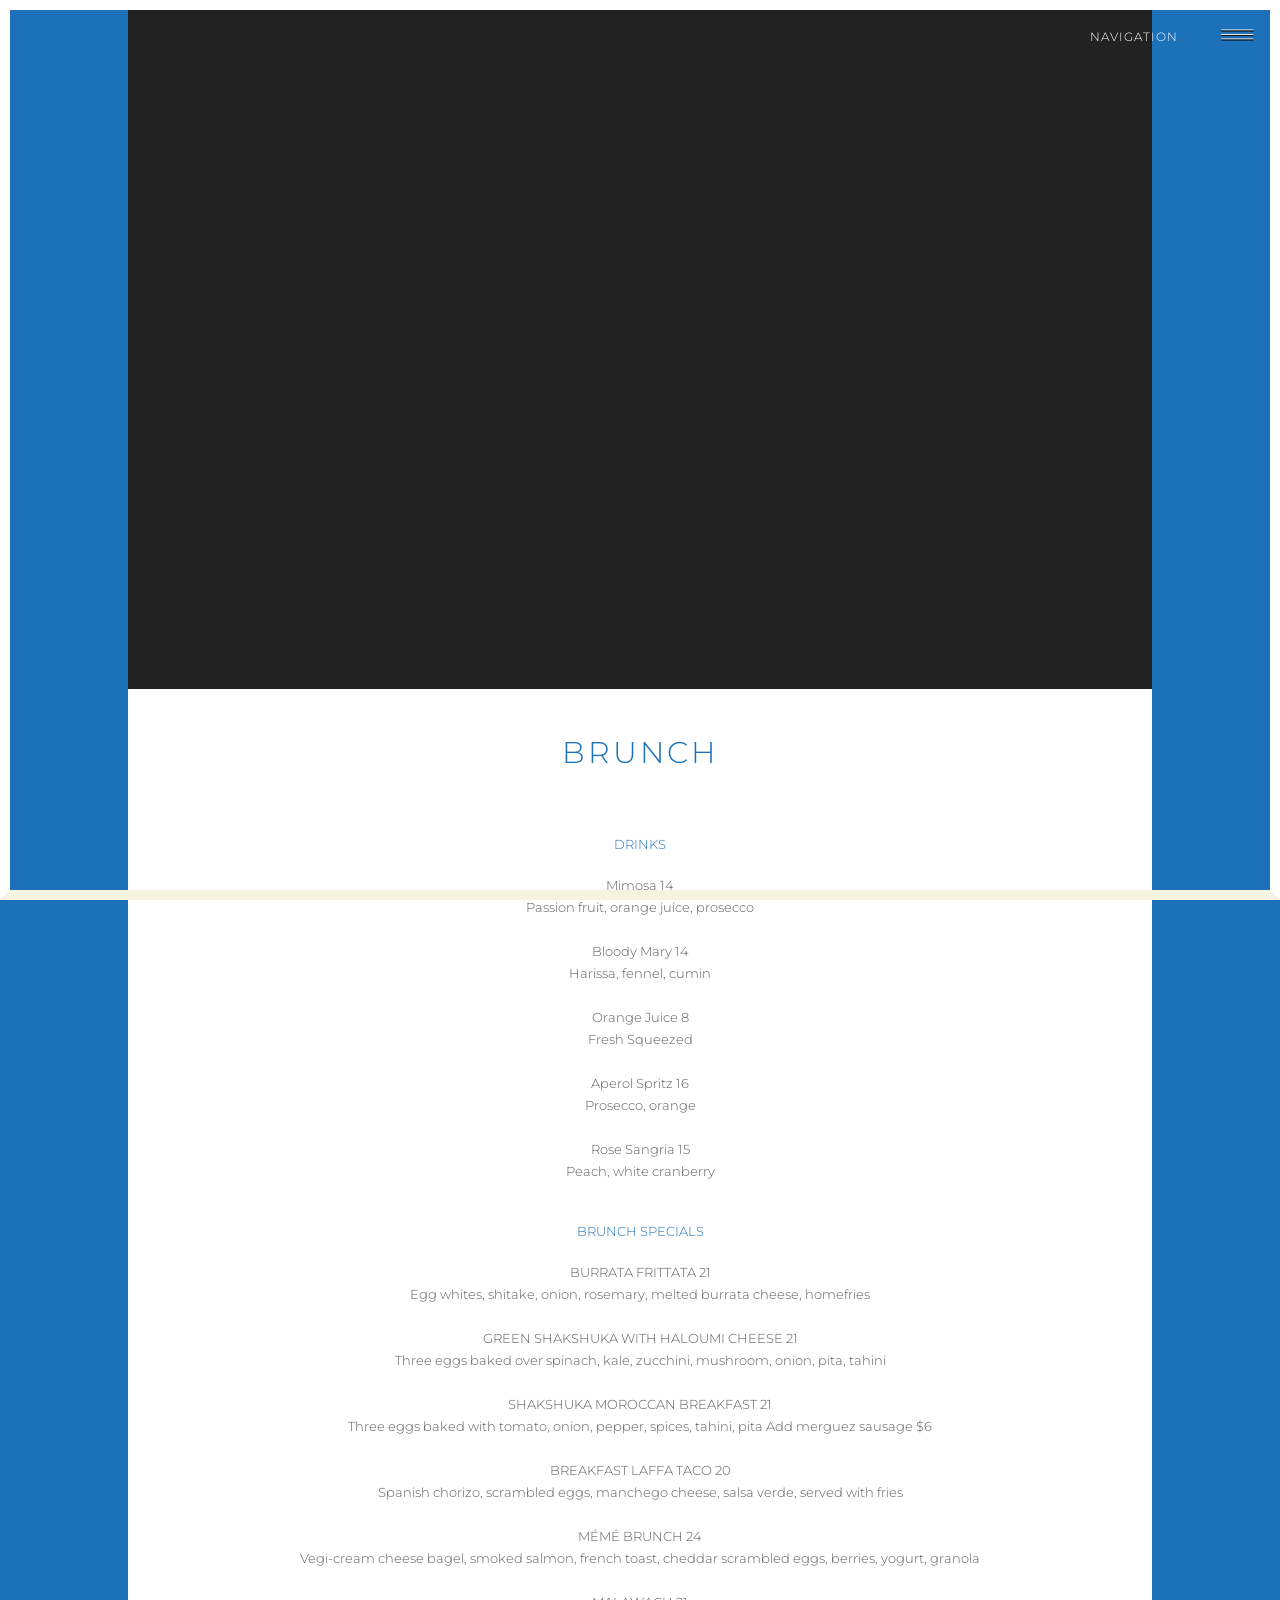
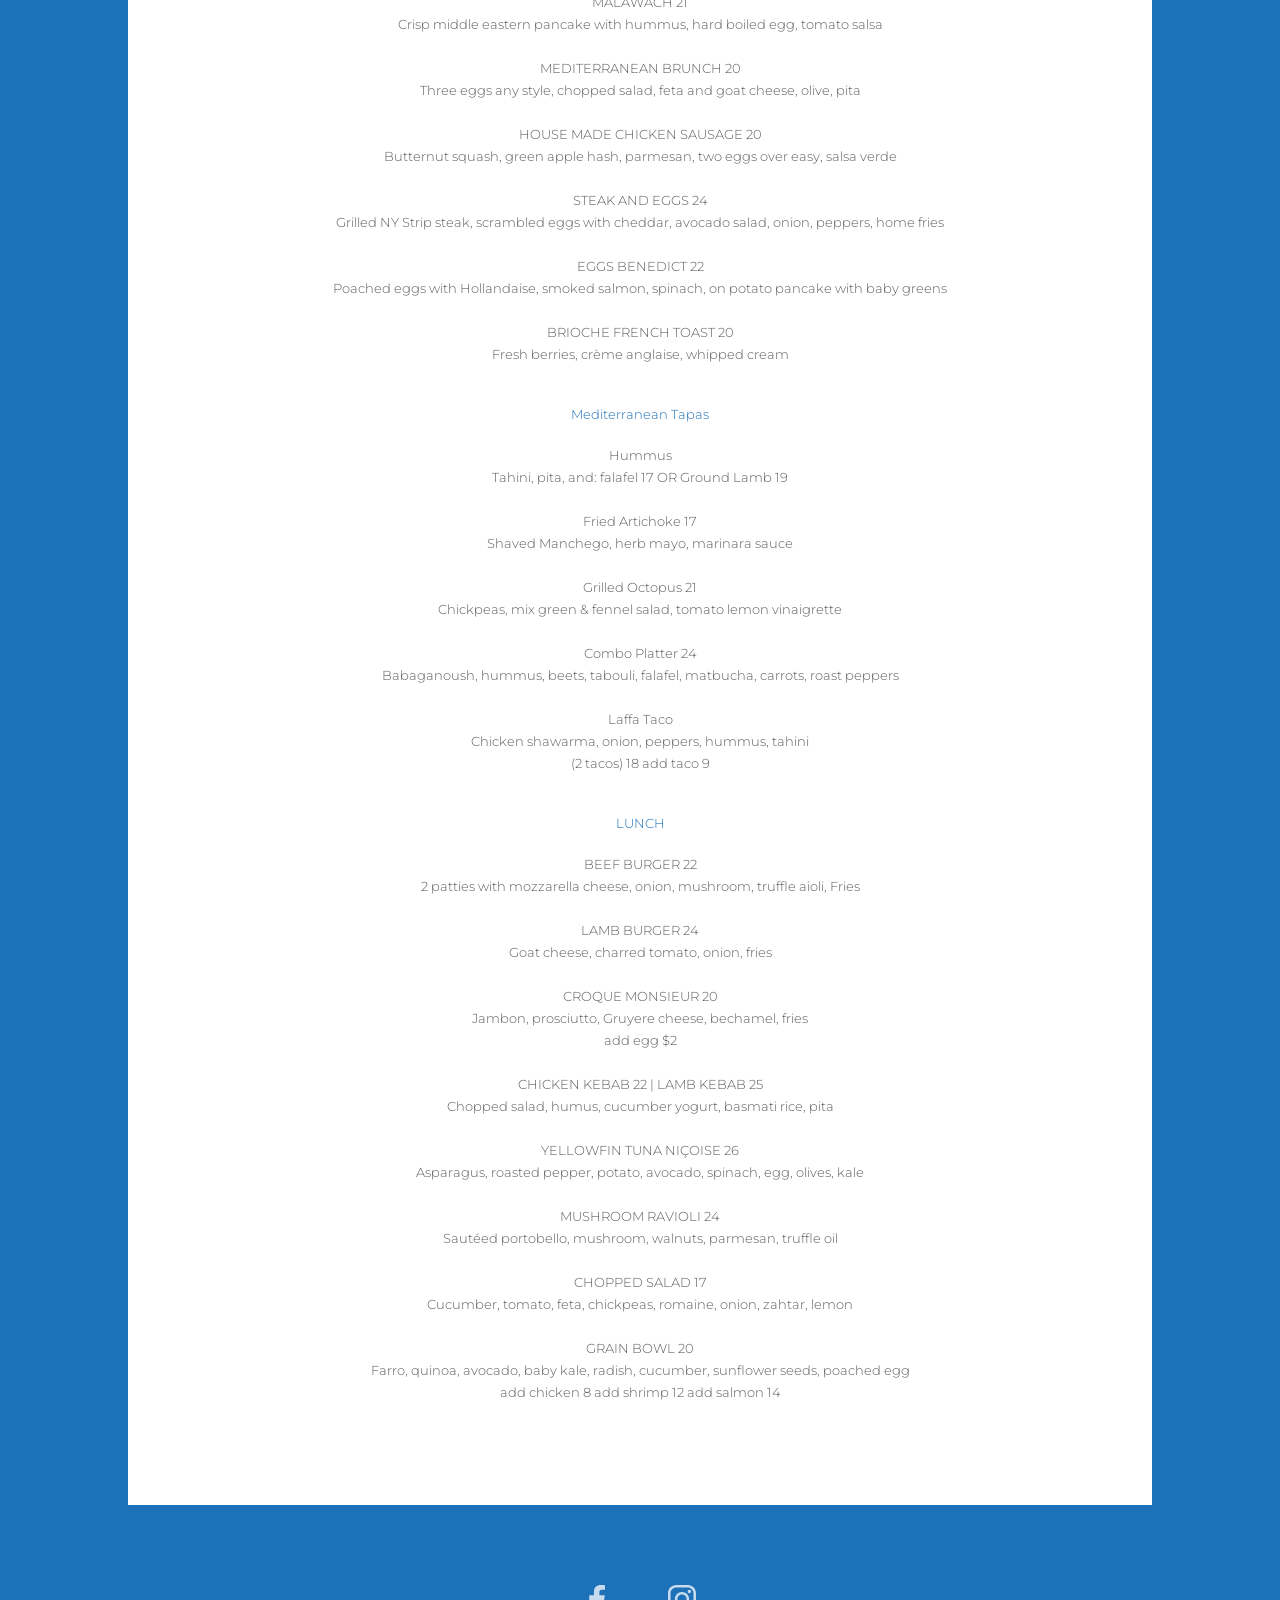
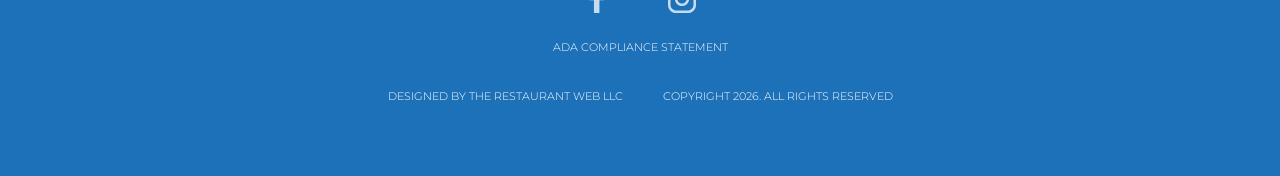
==== brunch.html @ 02bf4e00 "Rebuild Hell's Kitchen site as clean static HTML/CSS/JS Homepage plus separate Lunch, Dinner and Bru" ====
<!DOCTYPE html>
<html lang="en-US">
<head>
  <meta charset="UTF-8">
  <meta name="viewport" content="width=device-width, initial-scale=1">
  <title>Brunch Menu | Meme Mediterranean, restaurant in the Hell's Kitchen</title>
  <meta name="description" content="Brunch menu at Mémé Mediterranean, 607 10th Ave, Hell's Kitchen, New York City.">
  <link rel="icon" href="images/favicon.ico">

  <link rel="preconnect" href="https://fonts.googleapis.com">
  <link rel="preconnect" href="https://fonts.gstatic.com" crossorigin>
  <link rel="stylesheet" href="https://fonts.googleapis.com/css2?family=Montserrat:wght@300;400;500&display=swap">
  <link rel="stylesheet" href="css/style.css">
  <link rel="stylesheet" href="css/menu.css">
</head>
<body class="menu-page" id="top">

  <nav class="site-nav" aria-label="Main">
    <button class="nav-toggle" type="button" aria-expanded="false" aria-controls="nav-list">NAVIGATION</button>
    <ul class="nav-list" id="nav-list">
      <li><a href="index.html#about">ABOUT</a></li>
      <li><a href="index.html#menus">MENUS</a></li>
      <li><a href="https://www.meme-togo.com/" target="_blank" rel="noopener">ORDER ONLINE</a></li>
      <li><a href="index.html#reservations">RESERVATIONS</a></li>
      <li><a href="index.html#gallery">GALLERY</a></li>
      <li><a href="index.html#giftcards">GIFT CARDS</a></li>
      <li><a href="index.html#bookyourevent">PARTY INQUIRY</a></li>
      <li><a href="index.html#contact">CONTACT</a></li>
    </ul>
  </nav>

  <main class="menu-sheet">
    <div class="menu-banner menu-banner--brunch" role="presentation"></div>
    <div class="menu-body">
      <h1 class="menu-title">BRUNCH</h1>
      <div class="ornament" aria-hidden="true"></div>
      <!-- The menu below is filled in from menus/brunch.js. Edit that file to change it. -->
      <div class="menu-content menu-content--brunch" id="menu"></div>
    </div>
  </main>

  <footer class="site-footer">
    <div class="social social--large">
      <a href="https://www.facebook.com/MemeMediterranean" target="_blank" rel="noopener" title="Facebook"><img src="images/icons/facebook2.svg" alt="Follow us on Facebook" width="28" height="28"></a>
      <a href="https://www.instagram.com/mememediterranean/" target="_blank" rel="noopener" title="Instagram"><img src="images/icons/instagram2.svg" alt="Follow us on Instagram" width="28" height="28"></a>
    </div>
    <!-- TODO: accessibilityada.html is a page on the current site that isn't part of this clone yet. -->
    <a href="https://mememediterranean.com/accessibilityada.html" target="_blank" rel="noopener">ADA COMPLIANCE STATEMENT</a>
    <div class="footer-legal">
      <a href="https://therestaurantweb.com/" target="_blank" rel="noopener">DESIGNED BY THE RESTAURANT WEB LLC</a>
      <p>Copyright 2026. All Rights Reserved</p>
    </div>
  </footer>

  <button class="back-to-top" type="button" aria-label="Back to top"></button>

  <script src="menus/brunch.js"></script>
  <script src="js/menu.js"></script>
  <script src="js/main.js"></script>
</body>
</html>
---- css/style.css ----
/* ==========================================================================
   Mémé Mediterranean — Hell's Kitchen
   Shared styles for the homepage (index.html) and menu pages.
   Colors, sizes and spacing are taken from the original site's stylesheets.
   ========================================================================== */

:root {
  --blue: #1d71b8;
  --blue-overlay: rgba(29, 113, 184, 0.73);
  --blue-menu: rgba(29, 113, 184, 0.89);
  --text: #5d5d5d;
  --white: #fff;
  --black: #000;
  --cream: #edd7a8;
  --font: "Montserrat", Arial, "Helvetica Neue", Helvetica, sans-serif;
  --frame: 10px; /* white frame around the browser window on desktop */
}

/* ---------- Base ---------- */

*,
*::before,
*::after {
  box-sizing: border-box;
}

html {
  scroll-behavior: smooth;
}

body {
  margin: 0;
  font-family: var(--font);
  font-weight: 300;
  font-size: 12px;
  line-height: 1.6;
  color: var(--text);
  background: var(--white);
  overflow-x: hidden;
}

h1,
h2,
p {
  margin: 0;
  font-weight: 300;
}

img {
  display: block;
  max-width: 100%;
}

a {
  color: inherit;
  text-decoration: none;
}

.visually-hidden {
  position: absolute;
  width: 1px;
  height: 1px;
  overflow: hidden;
  clip: rect(0 0 0 0);
  white-space: nowrap;
}

.container {
  width: 100%;
  max-width: 1000px;
  margin: 0 auto;
  padding: 0 20px;
}

/* White frame around the window (desktop only, as on the original site) */
@media (min-width: 1025px) {
  body::after {
    content: "";
    position: fixed;
    inset: 0;
    border: var(--frame) solid var(--white);
    border-bottom-color: #f4f4e0;
    pointer-events: none;
    z-index: 900;
  }
}

/* ---------- Section headings + ornament ---------- */

.section {
  padding: 70px 0 76px;
  text-align: center;
  background: var(--white);
}

.section--blue {
  background: var(--blue);
  color: var(--white);
}

.section-title {
  font-size: 30px;
  line-height: 34px;
  letter-spacing: 4px;
  color: var(--blue);
}

.section--blue .section-title {
  color: var(--white);
  letter-spacing: 5px;
}

/* The small "m" ornament under every heading */
.ornament {
  width: 104px;
  height: 74px;
  margin: 7px auto 0;
  background: url("../images/rollbluem.png") no-repeat center / contain;
  opacity: 0.27;
}

.ornament--white {
  background-image: url("../images/rollwhitem.png");
  opacity: 1;
}

.section-text {
  max-width: 808px;
  margin: 12px auto 0;
  line-height: 23px;
  color: var(--text);
}

/* ---------- Photo bands between sections ---------- */

.photo-band {
  height: 700px;
  background: #222 no-repeat center / cover;
}

.photo-band--about { background-image: url("../images/hk_aboutuspara.jpg"); }
.photo-band--menus { background-image: url("../images/food2para.jpg"); background-position: center bottom; }
.photo-band--reservations { background-image: url("../images/hk_reservationspara.jpg"); }
.photo-band--cuisine { background-image: url("../images/hk_ourcuisinepara.jpg"); background-position: center bottom; }
.photo-band--party { background-image: url("../images/hk_partypara.jpg"); }
.photo-band--giftcards { background-image: url("../images/au8i4814.jpg"); }
.photo-band--order { background-image: url("../images/hkordermenu2.jpg"); }
.photo-band--contact { background-image: url("../images/hk_contactpara.jpg"); }

/* ---------- Navigation (fixed, top right) ---------- */

.site-nav {
  position: fixed;
  top: 5px;
  right: 11px;
  width: 264px;
  z-index: 1000;
}

.nav-toggle {
  display: block;
  width: 264px;
  height: 64px;
  padding: 0 91px 0 0;
  border: 0;
  background: transparent url("../images/icons/burger.png") no-repeat right center;
  font: 300 12px/64px var(--font);
  letter-spacing: 1px;
  color: var(--white);
  text-align: right;
  cursor: pointer;
}

.nav-toggle:hover {
  background-image: url("../images/icons/x.png");
}

.site-nav.is-open .nav-toggle {
  background-image: url("../images/icons/burger.png");
  color: var(--cream);
}

@media (min-resolution: 2dppx) {
  .nav-toggle { background-image: url("../images/icons/burger_2x.png"); background-size: 81px 28px; }
  .nav-toggle:hover { background-image: url("../images/icons/x_2x.png"); }
  .site-nav.is-open .nav-toggle { background-image: url("../images/icons/burger_2x.png"); }
}

.nav-list {
  display: none;
  width: 250px;
  margin: 0 0 0 auto;
  padding: 0;
  list-style: none;
}

.site-nav.is-open .nav-list {
  display: block;
}

.nav-list a {
  display: block;
  padding: 19px 0 25px;
  border-top: 1px solid var(--white);
  background: var(--blue-menu);
  font-size: 11px;
  line-height: 11px;
  letter-spacing: 1px;
  text-align: center;
  color: var(--white);
  transition: background-color 0.3s ease-out, color 0.3s ease-out;
}

.nav-list li:last-child a {
  border-bottom: 1px solid var(--white);
}

.nav-list a:hover {
  background: var(--white);
  color: var(--blue);
}

/* ---------- Buttons ---------- */

.btn {
  display: inline-block;
  min-width: 252px;
  padding: 0 20px;
  border: 1px solid var(--blue);
  border-radius: 6px;
  background: rgba(0, 0, 0, 0.48);
  font-size: 12px;
  line-height: 40px;
  text-align: center;
  color: var(--white);
  transition: background-color 0.3s ease-out, border-color 0.3s ease-out;
}

.btn:hover {
  border-color: var(--white);
  background: var(--blue-overlay);
  color: #0ff;
}

.btn--solid {
  min-width: 288px;
  background: var(--blue);
  line-height: 41px;
  transition-duration: 1s;
}

.btn--solid:hover {
  border-color: var(--blue);
  background: var(--white);
  color: var(--blue);
}

/* ---------- Social icons ---------- */

.social {
  display: flex;
  justify-content: center;
  gap: 18px;
}

.social a {
  opacity: 0.7;
  transition: opacity 1s ease-out;
}

.social a:hover {
  opacity: 1;
}

.social img {
  width: 15px;
  height: 15px;
}

.social--large {
  gap: 56px;
}

.social--large a {
  opacity: 0.75;
}

.social--large img {
  width: 28px;
  height: 28px;
}

/* ---------- Footer ---------- */

.site-footer {
  padding: 50px 20px 70px;
  background: var(--blue);
  text-align: center;
  color: var(--white);
  font-size: 11px;
  line-height: 19px;
  text-transform: uppercase;
}

.footer-logo {
  display: block;
  width: 493px;
  max-width: 100%;
  margin: 0 auto 30px;
  opacity: 0.8;
  transition: opacity 0.3s;
}

.footer-logo:hover {
  opacity: 1;
}

.footer-location {
  display: inline-block;
  font-size: 12px;
  opacity: 0.75;
}

.footer-location:hover {
  opacity: 1;
}

.site-footer .social {
  margin: 30px 0 25px;
}

.site-footer a:hover {
  color: var(--black);
}

.site-footer .footer-location:hover,
.site-footer .social a:hover {
  color: var(--white);
}

.footer-legal {
  margin-top: 30px;
  display: flex;
  justify-content: center;
  flex-wrap: wrap;
  gap: 0 40px;
}

/* ---------- Back-to-top button ---------- */

.back-to-top {
  position: fixed;
  right: 30px;
  bottom: 35px;
  z-index: 999;
  width: 45px;
  height: 45px;
  border: 0;
  border-radius: 5px;
  background: var(--blue);
  cursor: pointer;
  opacity: 0;
  visibility: hidden;
  transition: opacity 1s, visibility 1s;
}

.back-to-top.is-visible {
  opacity: 1;
  visibility: visible;
}

.back-to-top::after {
  content: "";
  display: inline-block;
  width: 10px;
  height: 10px;
  margin-top: 5px;
  border-top: 2px solid var(--white);
  border-right: 2px solid var(--white);
  transform: rotate(-45deg);
}

.back-to-top:hover {
  background: var(--white);
}

.back-to-top:hover::after {
  border-color: var(--blue);
}
---- css/menu.css ----
/* ==========================================================================
   Menu pages (lunch.html, dinner.html, brunch.html)
   Blue page background, a white 1024px column, a photo banner on top,
   then the menu text centered in the column.
   ========================================================================== */

body.menu-page {
  background: var(--blue);
}

.menu-sheet {
  max-width: 1024px;
  margin: 0 auto;
  background: var(--white);
}

.menu-banner {
  height: 689px;
  background: #222 no-repeat center / cover;
}

.menu-banner--lunch { background-image: url("../images/07.jpg"); }
.menu-banner--dinner { background-image: url("../images/08hk.jpg"); background-position: center bottom; }
.menu-banner--brunch { background-image: url("../images/brunch2.jpg"); }

.menu-body {
  padding: 47px 20px 80px;
  text-align: center;
}

.menu-title {
  font-size: 30px;
  line-height: 34px;
  letter-spacing: 3px;
  color: var(--blue);
}

.menu-body .ornament {
  width: 101px;
  height: 31px;
  margin-top: 11px;
  opacity: 0.39;
}

.menu-content {
  max-width: 808px;
  margin: 21px auto 0;
  font-size: 12px;
  line-height: 19px;
  color: var(--text);
}

.menu-section + .menu-section {
  margin-top: 38px;
}

.menu-section-title {
  margin-bottom: 19px;
  font-size: 13px;
  color: var(--blue);
}

.menu-item {
  margin-bottom: 19px;
}

.menu-item p {
  margin: 0;
}

/* A "note" line sits directly under the item above it */
.menu-note {
  margin: -19px 0 19px;
}

.menu-footnote {
  margin-top: 38px;
}

/* Brunch uses slightly larger type on the original site */
.menu-content--brunch {
  max-width: 985px;
  font-size: 13px;
  line-height: 22px;
}

.menu-content--brunch .menu-item {
  margin-bottom: 22px;
}

.menu-content--brunch .menu-note {
  margin: -22px 0 22px;
}

@media (max-width: 768px) {
  .menu-banner {
    height: 320px;
  }
}
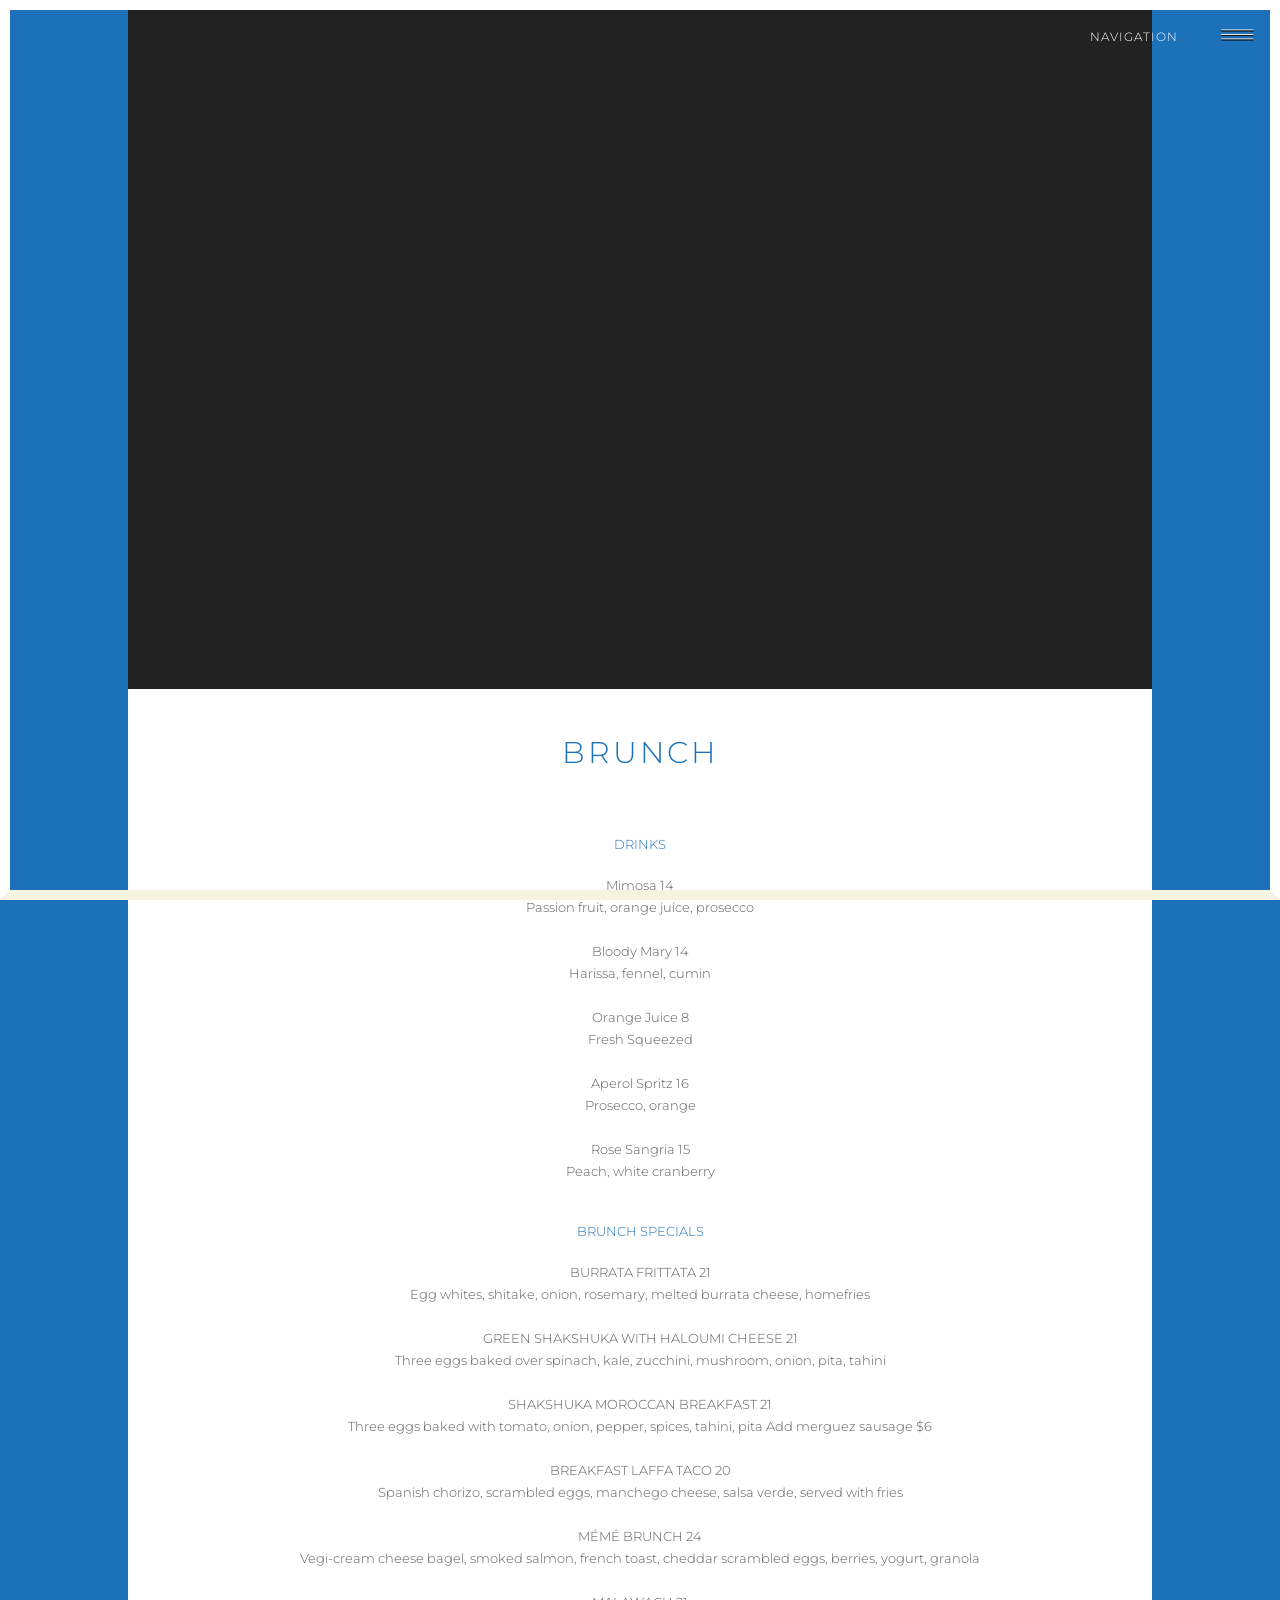
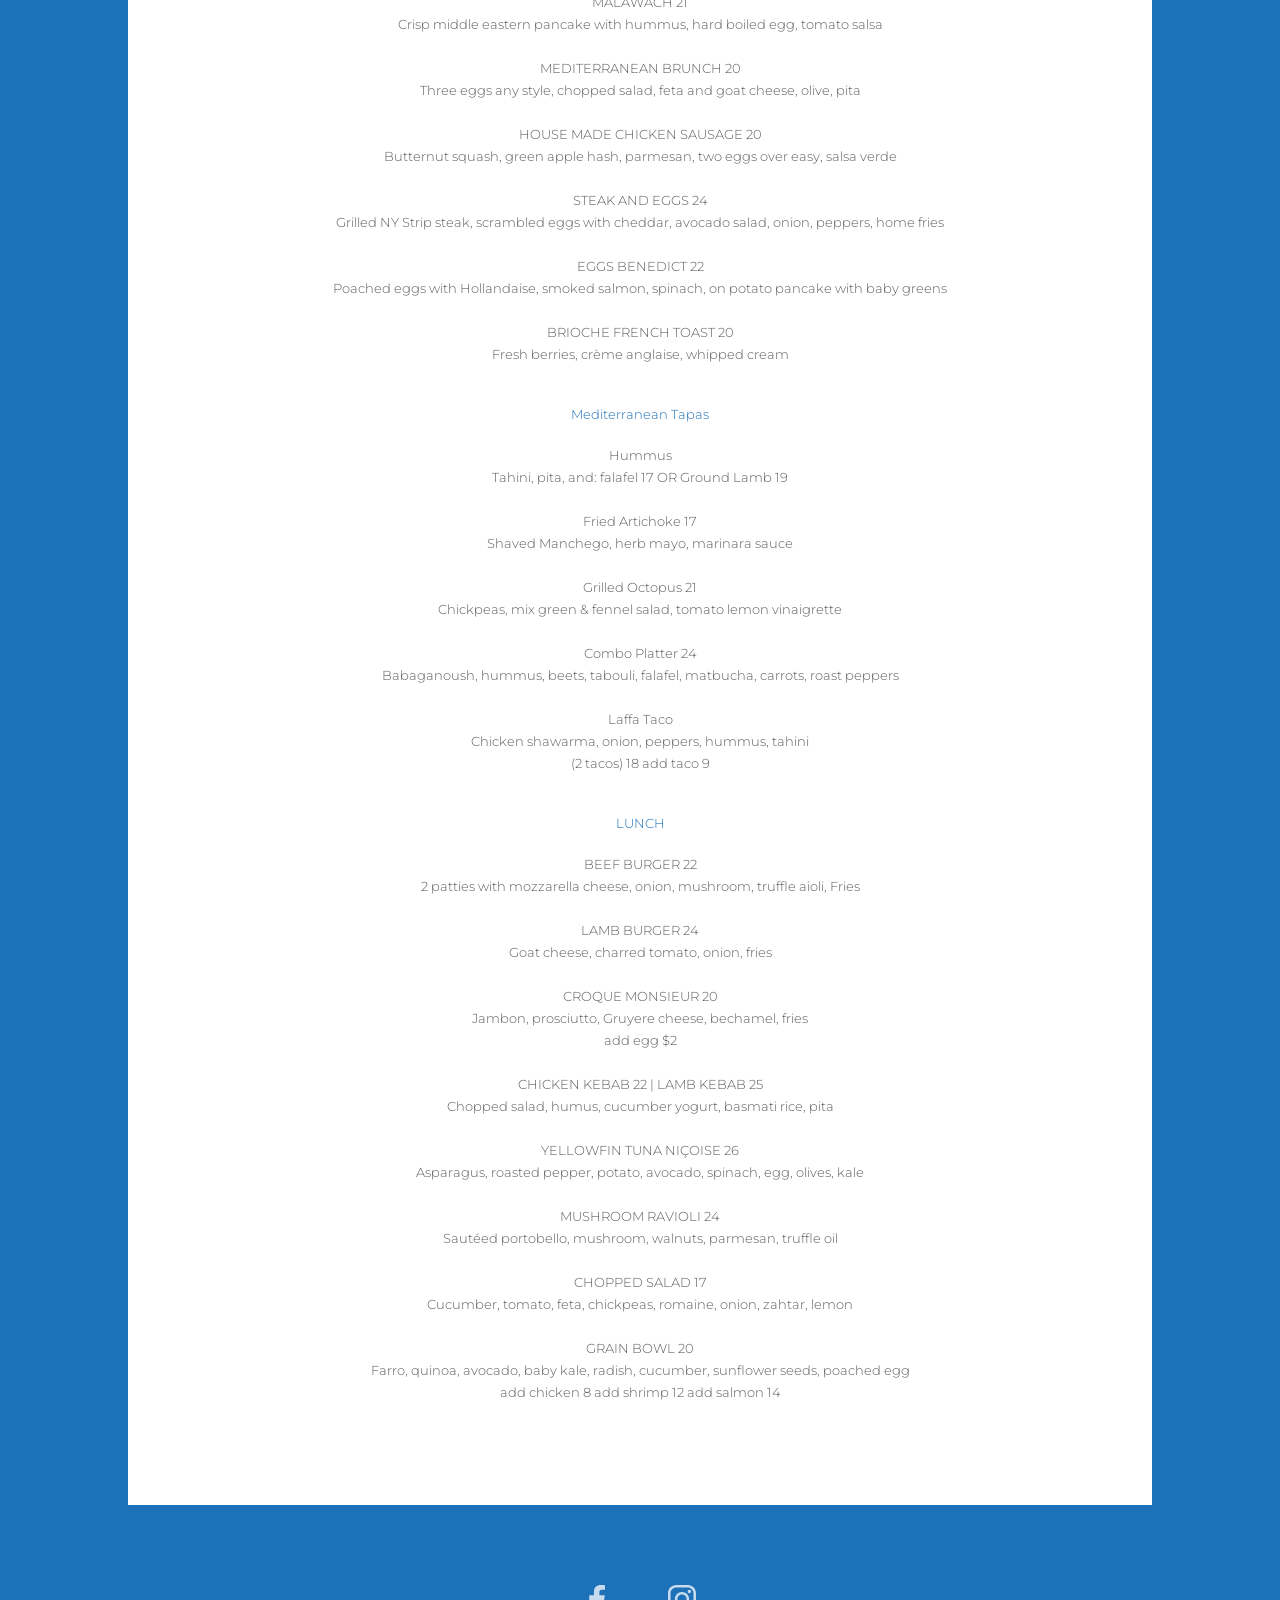
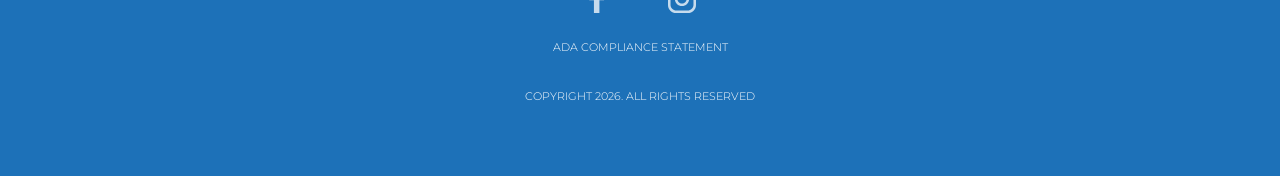
==== commit 8b0f766a: "Remove designer credit from footer and duplicate lunch entrées Co-Authored-By: Claude Opus 5.5 <nore" ====
--- a/brunch.html
+++ b/brunch.html
@@ -47,7 +47,6 @@
     <!-- TODO: accessibilityada.html is a page on the current site that isn't part of this clone yet. -->
     <a href="https://mememediterranean.com/accessibilityada.html" target="_blank" rel="noopener">ADA COMPLIANCE STATEMENT</a>
     <div class="footer-legal">
-      <a href="https://therestaurantweb.com/" target="_blank" rel="noopener">DESIGNED BY THE RESTAURANT WEB LLC</a>
       <p>Copyright 2026. All Rights Reserved</p>
     </div>
   </footer>
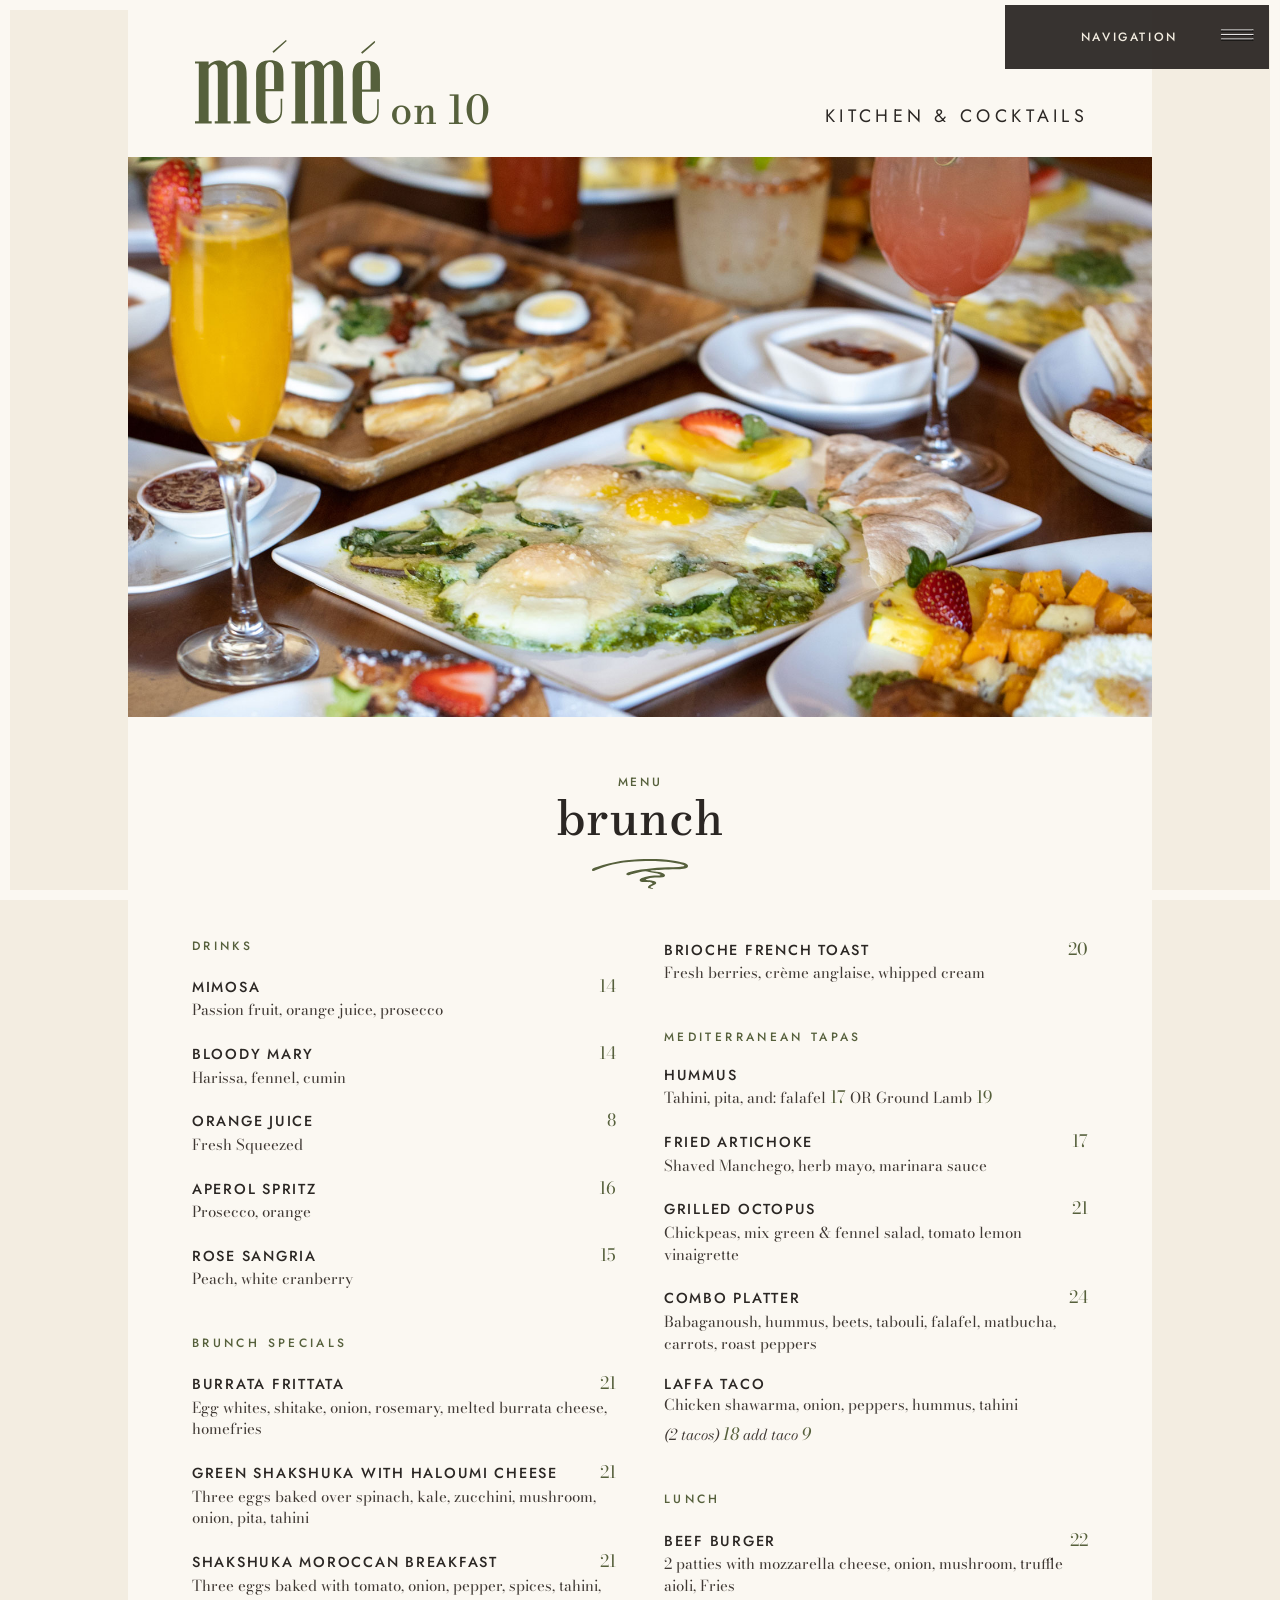
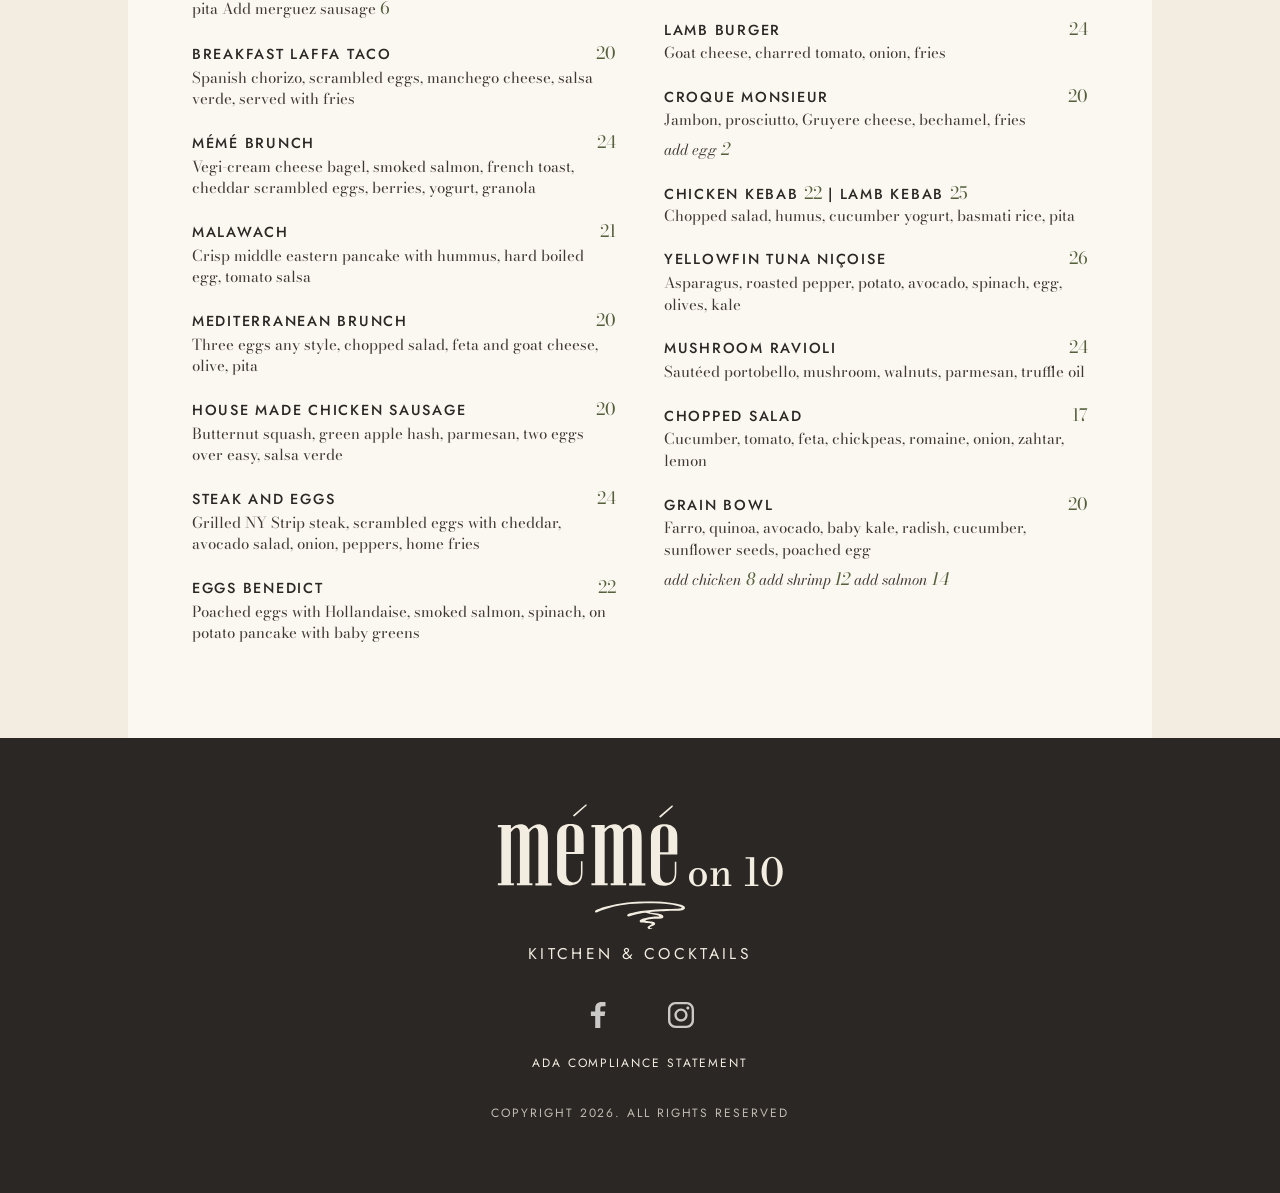
==== commit a464a850: "Apply Mémé on 10 brand kit v2 across the site Basil/charcoal/paper palette, Bodoni Moda + Jost type," ====
--- a/brunch.html
+++ b/brunch.html
@@ -3,17 +3,22 @@
 <head>
   <meta charset="UTF-8">
   <meta name="viewport" content="width=device-width, initial-scale=1">
-  <title>Brunch Menu | Meme Mediterranean, restaurant in the Hell's Kitchen</title>
-  <meta name="description" content="Brunch menu at Mémé Mediterranean, 607 10th Ave, Hell's Kitchen, New York City.">
+  <title>Brunch Menu | Mémé on 10, Kitchen &amp; Cocktails in Hell's Kitchen</title>
+  <meta name="description" content="Brunch menu at Mémé on 10, Kitchen &amp; Cocktails, 607 10th Ave, Hell's Kitchen, New York City.">
   <link rel="icon" href="images/favicon.ico">
 
   <link rel="preconnect" href="https://fonts.googleapis.com">
   <link rel="preconnect" href="https://fonts.gstatic.com" crossorigin>
-  <link rel="stylesheet" href="https://fonts.googleapis.com/css2?family=Montserrat:wght@300;400;500&display=swap">
+  <link rel="stylesheet" href="https://fonts.googleapis.com/css2?family=Bodoni+Moda:opsz,wght@6..96,400;6..96,500&family=Jost:wght@400;500&display=swap">
   <link rel="stylesheet" href="css/style.css">
   <link rel="stylesheet" href="css/menu.css">
 </head>
 <body class="menu-page" id="top">
+
+  <svg class="brand-sprite" width="0" height="0" aria-hidden="true" focusable="false">
+    <symbol id="wm" viewBox="35 21 671 306"><path d="M364.6,21.5c4.2,2.9,2.5,4.9,0.1,7c-14.7,13.1-29.4,26.3-43.9,39.3c-3.3-0.5-3.6-2.7-4.6-4.7C332.5,49.1,348.4,35.4,364.6,21.5z"/><path d="M641.5,71.7c-2.9-1.3-3.4-3.1-4-5.1c16-13.8,32-27.6,48.1-41.4c3.9,2.6,3,4.8,0.2,7.3C671,45.5,656.3,58.6,641.5,71.7z"/><path d="M153.6,316.4h11.1v7.7h-57.8v-7.7H118V143.8c0-14.3,1.1-29.4-8.2-33.3c-9.6-4.3-18.2,7-25.2,15.9v190h11.1v7.7H35.3v-7.7H49V107.1H35.3v-7.7h49.3v13.9c7.4-7.4,13.7-11.6,21.1-14.3c10.7-5,28.9-3.1,36,3.9c5.2,5,7.8,10.1,8.9,13.2l3-2.7c7.8-7.4,13.7-11.6,21.1-14.3c10.7-5,23-3.5,32.2,3.1c16.7,12,15.6,37.9,15.6,54.6v159.8h13.7v7.7h-60.4v-7.7h11.1V143.8c0-14.3,1.1-29.4-8.2-33.3c-9.6-4.3-18.2,7-25.2,15.9v190H153.6z"/><path d="M503.1,316.4h11.1v7.7h-57.8v-7.7h11.1V143.8c0-14.3,1.1-29.4-8.2-33.3c-9.6-4.3-18.2,7-25.2,15.9v190h11.1v7.7h-60.4v-7.7h13.7V107.1h-13.7v-7.7h49.3v13.9c7.4-7.4,13.7-11.6,21.1-14.3c10.7-5,28.9-3.1,36,3.9c5.2,5,7.8,10.1,8.9,13.2l3-2.7c7.8-7.4,13.7-11.6,21.1-14.3c10.7-5,23-3.5,32.2,3.1c16.7,12,15.6,37.9,15.6,54.6v159.8h13.7v7.7h-60.4v-7.7h11.1V143.8c0-14.3,1.1-29.4-8.2-33.3c-9.6-4.3-18.2,7-25.2,15.9v190H503.1z"/><path d="M681.9,318.7c-13.9,8.8-41,9.6-56.4-0.4c-21.4-14.2-18.9-36.8-18.9-59.1V163c0-22.2-2.5-44.9,18.9-58.7c15.4-10.4,46.8-9.6,60.8-0.8c21.4,13.4,19.3,38,19.3,62.1V209c0,0-13.6,0-17.9,0h-47.2v73.6c0,43.3,53,42.9,54.9-0.9v-45.5h5.8v20.3C701.2,285.7,703.3,305.3,681.9,318.7z M640.5,122.7V201h31.1v-78.2C671.6,97,640.5,97,640.5,122.7z"/><path d="M332.1,317.3c-13.9,8.8-41,9.6-56.4-0.4c-21.4-14.2-18.9-36.8-18.9-59.1v-96.3c0-22.2-2.5-44.9,18.9-58.7c15.4-10.4,46.8-9.6,60.8-0.8c21.4,13.4,19.3,38,19.3,62.1v43.3c0,0-13.6,0-17.9,0h-47.2V281c0,43.3,53,42.9,54.9-0.9v-45.5h5.8v20.3C351.4,284.3,353.6,303.9,332.1,317.3z M290.8,121.3v78.2h31.1v-78.2C321.9,95.6,290.8,95.6,290.8,121.3z"/></symbol>
+    <symbol id="sq" viewBox="0 0 338 105"><path fill-rule="evenodd" d="M215.092 103.735C217.592 100.735 206.72 101.437 206.251 99.7347C204.497 93.3432 227.771 92.5605 226.034 83.5463C225.634 81.4448 224.002 79.8816 222.195 78.8916C219.208 77.2763 215.63 76.6858 212.33 76.0605C208.388 75.3137 191.488 74.4105 189.525 73.0905C188.848 72.639 189.282 72.0484 189.803 71.6837C191.662 70.4158 194.232 69.9469 196.369 69.3216C207.207 66.1953 218.6 65.5005 229.838 65.2226C236.108 65.0837 242.656 65.3269 248.839 64.1111C251.427 63.6074 254.31 62.6521 255.908 60.3942C256.776 59.1611 257.089 57.6326 256.724 56.1563C253.98 45.0926 221.327 43.7347 206.251 41.8274C205.643 41.0979 207.571 40.6116 207.919 40.5074C212.209 39.3437 216.898 39.2221 221.327 38.9616C225.652 38.7011 229.977 38.5448 234.301 38.1974C241.804 37.5721 249.308 37.3463 256.828 37.0511C265.79 36.7037 274.718 36.0784 283.68 35.8179C296.411 35.4532 321.595 36.5126 332.624 31.3716C336.584 29.5305 339.363 25.3274 337.122 21.0547C333.631 14.3853 314.63 10.9637 307.457 9.34843C299.259 7.50738 290.974 6.3437 282.672 5.14527C257.731 1.58475 232.599 0.0910624 207.432 0.00422027C150.308 -0.169464 93.4608 4.98896 38.3855 20.829C31.1603 22.9132 24.0045 25.2058 16.866 27.5679C12.8018 28.9053 8.51183 30.0342 4.74289 32.1358C2.93657 33.1258 1.04341 34.5153 0.279202 36.5126C-0.120272 37.5721 -0.120271 38.7879 0.470255 39.7779C2.83236 43.7379 8.96341 40.5074 11.916 39.1874C19.2803 35.8526 26.9397 33.1605 34.5818 30.5032C83.8734 13.43 136.326 7.78527 188.24 7.16001C207.363 6.93422 226.364 7.22948 245.452 8.63633C265.912 10.13 286.424 12.2142 306.467 16.6432C309.298 17.2684 325.329 20.7595 325.52 23.6774C325.694 26.63 308.048 27.62 305.269 27.7937C292.85 28.5405 280.414 28.5579 267.979 29.079C242.256 30.1211 216.62 31.7537 191.019 34.55C178.34 35.9395 165.731 37.2074 153.225 39.8126C146.157 41.289 139.14 43.0779 132.244 45.1969C128.771 46.2563 120 48.3753 121.077 53.5163C121.546 55.7916 123.942 56.7469 126.044 56.7642C130.264 56.7642 138.167 53.5511 142.544 52.2832C151.714 49.6258 161.007 47.42 170.351 45.5095C176.204 44.2937 182.283 42.8695 188.292 42.8869C192.582 42.9042 196.699 44.5542 200.884 45.3532C212.782 47.6458 228.535 49.1916 239.494 54.02C247.588 57.5979 230.081 57.3895 229.126 57.4242C225.652 57.5632 222.195 57.7369 218.722 57.9453C207.675 58.6226 196.977 60.4116 186.295 63.399C181.588 64.719 165.852 68.4532 167.989 75.5742C168.597 77.589 170.472 78.8395 172.4 79.4648C177.993 81.3058 186.92 80.6111 192.999 81.0105C198.244 81.3405 205.887 81.6358 210.819 83.1816C220.545 86.2558 196.994 90.9105 197.254 98.7784C197.324 100.533 198.574 101.818 200.085 102.547C202.656 103.798 213.092 105.235 215.092 103.735Z"/></symbol>
+  </svg>
 
   <nav class="site-nav" aria-label="Main">
     <button class="nav-toggle" type="button" aria-expanded="false" aria-controls="nav-list">NAVIGATION</button>
@@ -30,16 +35,28 @@
   </nav>
 
   <main class="menu-sheet">
+    <header class="menu-header">
+      <a class="menu-header-logo" href="index.html" aria-label="Mémé on 10 home">
+        <svg class="logo" viewBox="58 0 486 150" aria-hidden="true" focusable="false"><use href="#wm" x="62.7" y="6" width="300" height="137"/><text class="logo-on10" x="378.7" y="142">on 10</text></svg>
+      </a>
+      <p class="menu-header-tagline">KITCHEN &amp; COCKTAILS</p>
+    </header>
     <div class="menu-banner menu-banner--brunch" role="presentation"></div>
     <div class="menu-body">
-      <h1 class="menu-title">BRUNCH</h1>
-      <div class="ornament" aria-hidden="true"></div>
+      <div class="menu-intro">
+        <p class="eyebrow">MENU</p>
+        <h1 class="menu-title">brunch</h1>
+        <div class="ornament" aria-hidden="true"></div>
+      </div>
       <!-- The menu below is filled in from menus/brunch.js. Edit that file to change it. -->
-      <div class="menu-content menu-content--brunch" id="menu"></div>
+      <div class="menu-content" id="menu"></div>
     </div>
   </main>
 
   <footer class="site-footer">
+    <a class="footer-logo" href="index.html" aria-label="Mémé on 10 home">
+      <svg class="logo" viewBox="0 0 600 290" role="img" aria-label="Mémé on 10, Kitchen &amp; Cocktails"><use href="#wm" x="62.7" y="10" width="300" height="137" fill="#f3ede1"/><text class="logo-on10" x="378.7" y="146" fill="#f3ede1">on 10</text><use href="#sq" x="225" y="172" width="150" height="47" fill="#f3ede1"/><text class="logo-tagline" x="300" y="268" text-anchor="middle" fill="#f3ede1">KITCHEN &amp; COCKTAILS</text></svg>
+    </a>
     <div class="social social--large">
       <a href="https://www.facebook.com/MemeMediterranean" target="_blank" rel="noopener" title="Facebook"><img src="images/icons/facebook2.svg" alt="Follow us on Facebook" width="28" height="28"></a>
       <a href="https://www.instagram.com/mememediterranean/" target="_blank" rel="noopener" title="Instagram"><img src="images/icons/instagram2.svg" alt="Follow us on Instagram" width="28" height="28"></a>
--- a/css/style.css
+++ b/css/style.css
@@ -1,19 +1,29 @@
 /* ==========================================================================
-   Mémé Mediterranean — Hell's Kitchen
+   Mémé on 10 — Kitchen & Cocktails
    Shared styles for the homepage (index.html) and menu pages.
-   Colors, sizes and spacing are taken from the original site's stylesheets.
+   Colors and type follow the Brand Kit v2 (October 2026, Basil):
+     charcoal on paper, basil accent; cream on charcoal for reversed areas.
+     Bodoni Moda for headings and body text, Jost caps for labels and buttons.
    ========================================================================== */
 
 :root {
-  --blue: #1d71b8;
-  --blue-overlay: rgba(29, 113, 184, 0.73);
-  --blue-menu: rgba(29, 113, 184, 0.89);
-  --text: #5d5d5d;
-  --white: #fff;
-  --black: #000;
-  --cream: #edd7a8;
-  --font: "Montserrat", Arial, "Helvetica Neue", Helvetica, sans-serif;
-  --frame: 10px; /* white frame around the browser window on desktop */
+  /* Brand palette */
+  --charcoal: #2b2724;    /* primary ink: wordmark, type */
+  --basil: #56603c;       /* brand color: squiggles, rules, prices, buttons, links */
+  --terracotta: #b35a3e;  /* optional alternate accent */
+  --cream: #f3ede1;       /* reversed ink on dark grounds */
+  --paper: #fbf8f2;       /* page background */
+  --slate: #4d6a8a;       /* secondary (cocktail menu, alternate awning) */
+
+  --accent: var(--basil); /* change to var(--terracotta) for the alternate accent */
+  --text: #3f3833;        /* dark charcoal for running text (as on the menu) */
+  --rule: rgba(43, 39, 36, 0.18);
+  --charcoal-overlay: rgba(43, 39, 36, 0.55);
+  --charcoal-menu: rgba(43, 39, 36, 0.94);
+
+  --serif: "Bodoni Moda", Georgia, serif;
+  --sans: "Jost", "Helvetica Neue", Arial, sans-serif;
+  --frame: 10px; /* paper frame around the browser window on desktop */
 }
 
 /* ---------- Base ---------- */
@@ -30,20 +40,21 @@
 
 body {
   margin: 0;
-  font-family: var(--font);
-  font-weight: 300;
-  font-size: 12px;
-  line-height: 1.6;
+  font-family: var(--serif);
+  font-weight: 400;
+  font-size: 16px;
+  line-height: 1.5;
   color: var(--text);
-  background: var(--white);
+  background: var(--paper);
   overflow-x: hidden;
 }
 
 h1,
 h2,
+h3,
 p {
   margin: 0;
-  font-weight: 300;
+  font-weight: 400;
 }
 
 img {
@@ -65,6 +76,13 @@
   white-space: nowrap;
 }
 
+.brand-sprite {
+  position: absolute;
+  width: 0;
+  height: 0;
+  overflow: hidden;
+}
+
 .container {
   width: 100%;
   max-width: 1000px;
@@ -72,62 +90,112 @@
   padding: 0 20px;
 }
 
-/* White frame around the window (desktop only, as on the original site) */
+/* Text link in running copy */
+.link {
+  color: var(--charcoal);
+  text-decoration: underline;
+  text-decoration-color: var(--accent);
+  text-underline-offset: 3px;
+}
+
+.link:hover {
+  color: var(--accent);
+}
+
+.accent {
+  color: var(--accent);
+}
+
+/* Paper frame around the window (desktop only) */
 @media (min-width: 1025px) {
   body::after {
     content: "";
     position: fixed;
     inset: 0;
-    border: var(--frame) solid var(--white);
-    border-bottom-color: #f4f4e0;
+    border: var(--frame) solid var(--paper);
     pointer-events: none;
     z-index: 900;
   }
 }
 
-/* ---------- Section headings + ornament ---------- */
+/* ---------- Logo (inline SVG, so "on 10" and the tagline use the web fonts) ---------- */
+
+.logo {
+  display: block;
+  width: 100%;
+  height: auto;
+  overflow: visible;
+}
+
+.logo-on10 {
+  font-family: var(--serif);
+  font-weight: 500;
+  font-size: 64px;
+  font-variation-settings: "opsz" 6;
+  letter-spacing: 0;
+  text-transform: none; /* "on 10" is lowercase only, even inside uppercase areas */
+}
+
+.logo-tagline {
+  font-family: var(--sans);
+  font-size: 26px;
+  letter-spacing: 5.5px;
+}
+
+/* ---------- Section headings + squiggle ---------- */
 
 .section {
-  padding: 70px 0 76px;
+  padding: 80px 0 86px;
   text-align: center;
-  background: var(--white);
-}
-
-.section--blue {
-  background: var(--blue);
-  color: var(--white);
+  background: var(--paper);
+}
+
+.section--dark {
+  background: var(--charcoal);
+  color: var(--cream);
 }
 
 .section-title {
-  font-size: 30px;
-  line-height: 34px;
-  letter-spacing: 4px;
-  color: var(--blue);
-}
-
-.section--blue .section-title {
-  color: var(--white);
-  letter-spacing: 5px;
-}
-
-/* The small "m" ornament under every heading */
+  font-family: var(--serif);
+  font-weight: 500;
+  font-variation-settings: "opsz" 6;
+  font-size: 44px;
+  line-height: 1.1;
+  text-transform: lowercase;
+  color: var(--charcoal);
+}
+
+.section--dark .section-title {
+  color: var(--cream);
+}
+
+/* Small caps label above or beside a heading */
+.eyebrow {
+  font-family: var(--sans);
+  font-weight: 500;
+  font-size: 12px;
+  line-height: 1.6;
+  letter-spacing: 0.22em;
+  text-transform: uppercase;
+  color: var(--accent);
+}
+
+/* The hand-drawn squiggle under every heading */
 .ornament {
-  width: 104px;
-  height: 74px;
-  margin: 7px auto 0;
-  background: url("../images/rollbluem.png") no-repeat center / contain;
-  opacity: 0.27;
-}
-
-.ornament--white {
-  background-image: url("../images/rollwhitem.png");
-  opacity: 1;
+  width: 96px;
+  height: 30px;
+  margin: 14px auto 0;
+  background: url("../images/brand/squiggle-basil.svg") no-repeat center / contain;
+}
+
+.ornament--cream {
+  background-image: url("../images/brand/squiggle-cream.svg");
 }
 
 .section-text {
-  max-width: 808px;
-  margin: 12px auto 0;
-  line-height: 23px;
+  max-width: 760px;
+  margin: 20px auto 0;
+  line-height: 1.6;
   color: var(--text);
 }
 
@@ -135,7 +203,7 @@
 
 .photo-band {
   height: 700px;
-  background: #222 no-repeat center / cover;
+  background: var(--charcoal) no-repeat center / cover;
 }
 
 .photo-band--about { background-image: url("../images/hk_aboutuspara.jpg"); }
@@ -164,9 +232,9 @@
   padding: 0 91px 0 0;
   border: 0;
   background: transparent url("../images/icons/burger.png") no-repeat right center;
-  font: 300 12px/64px var(--font);
-  letter-spacing: 1px;
-  color: var(--white);
+  font: 500 12px/64px var(--sans);
+  letter-spacing: 0.22em;
+  color: var(--cream);
   text-align: right;
   cursor: pointer;
 }
@@ -177,7 +245,6 @@
 
 .site-nav.is-open .nav-toggle {
   background-image: url("../images/icons/burger.png");
-  color: var(--cream);
 }
 
 @media (min-resolution: 2dppx) {
@@ -200,24 +267,26 @@
 
 .nav-list a {
   display: block;
-  padding: 19px 0 25px;
-  border-top: 1px solid var(--white);
-  background: var(--blue-menu);
-  font-size: 11px;
-  line-height: 11px;
-  letter-spacing: 1px;
+  padding: 19px 0 20px;
+  border-top: 1px solid rgba(243, 237, 225, 0.25);
+  background: var(--charcoal-menu);
+  font-family: var(--sans);
+  font-weight: 500;
+  font-size: 12px;
+  line-height: 12px;
+  letter-spacing: 0.18em;
   text-align: center;
-  color: var(--white);
+  color: var(--cream);
   transition: background-color 0.3s ease-out, color 0.3s ease-out;
 }
 
 .nav-list li:last-child a {
-  border-bottom: 1px solid var(--white);
+  border-bottom: 1px solid rgba(243, 237, 225, 0.25);
 }
 
 .nav-list a:hover {
-  background: var(--white);
-  color: var(--blue);
+  background: var(--cream);
+  color: var(--accent);
 }
 
 /* ---------- Buttons ---------- */
@@ -225,34 +294,37 @@
 .btn {
   display: inline-block;
   min-width: 252px;
-  padding: 0 20px;
-  border: 1px solid var(--blue);
-  border-radius: 6px;
-  background: rgba(0, 0, 0, 0.48);
-  font-size: 12px;
-  line-height: 40px;
+  padding: 0.95em 1.6em;
+  border: 1px solid var(--accent);
+  border-radius: 2px;
+  background: var(--accent);
+  font-family: var(--sans);
+  font-weight: 500;
+  font-size: 13px;
+  line-height: 1.2;
+  letter-spacing: 0.16em;
+  text-transform: uppercase;
   text-align: center;
-  color: var(--white);
-  transition: background-color 0.3s ease-out, border-color 0.3s ease-out;
+  color: var(--cream);
+  cursor: pointer;
+  transition: background-color 0.3s ease-out, border-color 0.3s ease-out, color 0.3s ease-out;
 }
 
 .btn:hover {
-  border-color: var(--white);
-  background: var(--blue-overlay);
-  color: #0ff;
+  border-color: var(--charcoal);
+  background: var(--charcoal);
+  color: var(--cream);
+}
+
+/* On photos and dark grounds: hover to cream */
+.btn--on-dark:hover {
+  border-color: var(--cream);
+  background: var(--cream);
+  color: var(--charcoal);
 }
 
 .btn--solid {
   min-width: 288px;
-  background: var(--blue);
-  line-height: 41px;
-  transition-duration: 1s;
-}
-
-.btn--solid:hover {
-  border-color: var(--blue);
-  background: var(--white);
-  color: var(--blue);
 }
 
 /* ---------- Social icons ---------- */
@@ -264,8 +336,8 @@
 }
 
 .social a {
-  opacity: 0.7;
-  transition: opacity 1s ease-out;
+  opacity: 0.75;
+  transition: opacity 0.4s ease-out;
 }
 
 .social a:hover {
@@ -281,48 +353,30 @@
   gap: 56px;
 }
 
-.social--large a {
-  opacity: 0.75;
-}
-
 .social--large img {
-  width: 28px;
-  height: 28px;
+  width: 26px;
+  height: 26px;
 }
 
 /* ---------- Footer ---------- */
 
 .site-footer {
-  padding: 50px 20px 70px;
-  background: var(--blue);
+  padding: 60px 20px 70px;
+  background: var(--charcoal);
   text-align: center;
-  color: var(--white);
-  font-size: 11px;
-  line-height: 19px;
+  color: var(--cream);
+  font-family: var(--sans);
+  font-size: 12px;
+  line-height: 20px;
+  letter-spacing: 0.16em;
   text-transform: uppercase;
 }
 
 .footer-logo {
   display: block;
-  width: 493px;
+  width: 360px;
   max-width: 100%;
   margin: 0 auto 30px;
-  opacity: 0.8;
-  transition: opacity 0.3s;
-}
-
-.footer-logo:hover {
-  opacity: 1;
-}
-
-.footer-location {
-  display: inline-block;
-  font-size: 12px;
-  opacity: 0.75;
-}
-
-.footer-location:hover {
-  opacity: 1;
 }
 
 .site-footer .social {
@@ -330,12 +384,7 @@
 }
 
 .site-footer a:hover {
-  color: var(--black);
-}
-
-.site-footer .footer-location:hover,
-.site-footer .social a:hover {
-  color: var(--white);
+  color: #c9cdb5; /* basil tint, readable on charcoal */
 }
 
 .footer-legal {
@@ -344,6 +393,7 @@
   justify-content: center;
   flex-wrap: wrap;
   gap: 0 40px;
+  opacity: 0.75;
 }
 
 /* ---------- Back-to-top button ---------- */
@@ -356,12 +406,12 @@
   width: 45px;
   height: 45px;
   border: 0;
-  border-radius: 5px;
-  background: var(--blue);
+  border-radius: 2px;
+  background: var(--accent);
   cursor: pointer;
   opacity: 0;
   visibility: hidden;
-  transition: opacity 1s, visibility 1s;
+  transition: opacity 1s, visibility 1s, background-color 0.3s;
 }
 
 .back-to-top.is-visible {
@@ -375,15 +425,24 @@
   width: 10px;
   height: 10px;
   margin-top: 5px;
-  border-top: 2px solid var(--white);
-  border-right: 2px solid var(--white);
+  border-top: 2px solid var(--cream);
+  border-right: 2px solid var(--cream);
   transform: rotate(-45deg);
 }
 
 .back-to-top:hover {
-  background: var(--white);
-}
-
-.back-to-top:hover::after {
-  border-color: var(--blue);
-}
+  background: var(--charcoal);
+}
+
+@media (max-width: 480px) {
+  .section-title {
+    font-size: 36px;
+  }
+
+  .btn,
+  .btn--solid {
+    min-width: 0;
+    width: 100%;
+    max-width: 288px;
+  }
+}
--- a/css/menu.css
+++ b/css/menu.css
@@ -1,22 +1,56 @@
 /* ==========================================================================
    Menu pages (lunch.html, dinner.html, brunch.html)
-   Blue page background, a white 1024px column, a photo banner on top,
-   then the menu text centered in the column.
+   Follows the brand kit menu page: one-line header (wordmark and "on 10" in
+   basil, tagline in charcoal), dishes grouped under small headings, no divider
+   lines, dish names in Jost caps, descriptions in Bodoni Moda, prices in basil.
    ========================================================================== */
 
 body.menu-page {
-  background: var(--blue);
+  background: var(--cream);
+}
+
+/* The nav button sits over the paper header here, so give it a charcoal backing */
+.menu-page .nav-toggle {
+  background-color: var(--charcoal-menu);
 }
 
 .menu-sheet {
   max-width: 1024px;
   margin: 0 auto;
-  background: var(--white);
+  background: var(--paper);
+}
+
+/* One-line header row */
+.menu-header {
+  display: flex;
+  align-items: flex-end;
+  justify-content: space-between;
+  flex-wrap: wrap;
+  gap: 12px 24px;
+  padding: 36px 64px 28px;
+}
+
+.menu-header-logo {
+  display: block;
+  width: 300px;
+  max-width: 100%;
+}
+
+.menu-header-logo .logo {
+  fill: var(--basil);
+}
+
+.menu-header-tagline {
+  font-family: var(--sans);
+  font-size: 18px;
+  line-height: 1.3;
+  letter-spacing: 0.24em;
+  color: var(--charcoal);
 }
 
 .menu-banner {
-  height: 689px;
-  background: #222 no-repeat center / cover;
+  height: 560px;
+  background: var(--charcoal) no-repeat center / cover;
 }
 
 .menu-banner--lunch { background-image: url("../images/07.jpg"); }
@@ -24,76 +58,145 @@
 .menu-banner--brunch { background-image: url("../images/brunch2.jpg"); }
 
 .menu-body {
-  padding: 47px 20px 80px;
+  padding: 56px 64px 88px;
+}
+
+.menu-intro {
   text-align: center;
 }
 
 .menu-title {
-  font-size: 30px;
-  line-height: 34px;
-  letter-spacing: 3px;
-  color: var(--blue);
-}
-
-.menu-body .ornament {
-  width: 101px;
-  height: 31px;
-  margin-top: 11px;
-  opacity: 0.39;
+  font-family: var(--serif);
+  font-weight: 500;
+  font-variation-settings: "opsz" 6;
+  font-size: 48px;
+  line-height: 1.1;
+  text-transform: lowercase;
+  color: var(--charcoal);
 }
 
 .menu-content {
-  max-width: 808px;
-  margin: 21px auto 0;
+  margin-top: 48px;
+  columns: 2;
+  column-gap: 48px;
+  text-align: left;
+}
+
+.menu-section {
+  break-inside: avoid-column;
+  margin-bottom: 44px;
+}
+
+/* Long sections may flow into the next column */
+.menu-section--long {
+  break-inside: auto;
+}
+
+.menu-section-title {
+  margin-bottom: 18px;
+  font-family: var(--sans);
+  font-weight: 500;
   font-size: 12px;
-  line-height: 19px;
-  color: var(--text);
-}
-
-.menu-section + .menu-section {
-  margin-top: 38px;
-}
-
-.menu-section-title {
-  margin-bottom: 19px;
-  font-size: 13px;
-  color: var(--blue);
+  line-height: 1.6;
+  letter-spacing: 0.28em;
+  text-transform: uppercase;
+  color: var(--accent);
 }
 
 .menu-item {
-  margin-bottom: 19px;
+  break-inside: avoid;
+  margin-bottom: 20px;
 }
 
 .menu-item p {
   margin: 0;
 }
 
+.menu-item-head {
+  display: flex;
+  align-items: baseline;
+  justify-content: space-between;
+  gap: 16px;
+}
+
+.menu-item-name {
+  font-family: var(--sans);
+  font-weight: 500;
+  font-size: 14.5px;
+  line-height: 1.35;
+  letter-spacing: 0.12em;
+  text-transform: uppercase;
+  color: var(--charcoal);
+}
+
+.menu-item-description {
+  margin-top: 3px;
+  font-family: var(--serif);
+  font-size: 15px;
+  line-height: 1.45;
+  color: var(--text);
+}
+
+/* Prices: Bodoni Moda, brand color, no currency sign */
+.menu-price {
+  font-family: var(--serif);
+  font-size: 17px;
+  font-weight: 400;
+  letter-spacing: 0;
+  color: var(--accent);
+  font-variant-numeric: lining-nums;
+}
+
+.menu-item-head > .menu-price {
+  flex: none;
+}
+
 /* A "note" line sits directly under the item above it */
 .menu-note {
-  margin: -19px 0 19px;
+  break-inside: avoid;
+  margin: -14px 0 20px;
+  font-family: var(--serif);
+  font-style: italic;
+  font-size: 15px;
+  line-height: 1.45;
+  color: var(--text);
 }
 
 .menu-footnote {
-  margin-top: 38px;
-}
-
-/* Brunch uses slightly larger type on the original site */
-.menu-content--brunch {
-  max-width: 985px;
-  font-size: 13px;
-  line-height: 22px;
-}
-
-.menu-content--brunch .menu-item {
-  margin-bottom: 22px;
-}
-
-.menu-content--brunch .menu-note {
-  margin: -22px 0 22px;
+  column-span: all;
+  margin-top: 12px;
+  font-family: var(--serif);
+  font-style: italic;
+  font-size: 14px;
+  text-align: center;
+  color: var(--text);
 }
 
 @media (max-width: 768px) {
+  .menu-header {
+    padding: 84px 20px 22px;
+    justify-content: center;
+    text-align: center;
+  }
+
+  .menu-header-logo {
+    width: 240px;
+  }
+
+  .menu-header-tagline {
+    width: 100%;
+    font-size: 14px;
+  }
+
   .menu-banner {
-    height: 320px;
-  }
-}
+    height: 300px;
+  }
+
+  .menu-body {
+    padding: 44px 20px 64px;
+  }
+
+  .menu-content {
+    columns: 1;
+  }
+}
